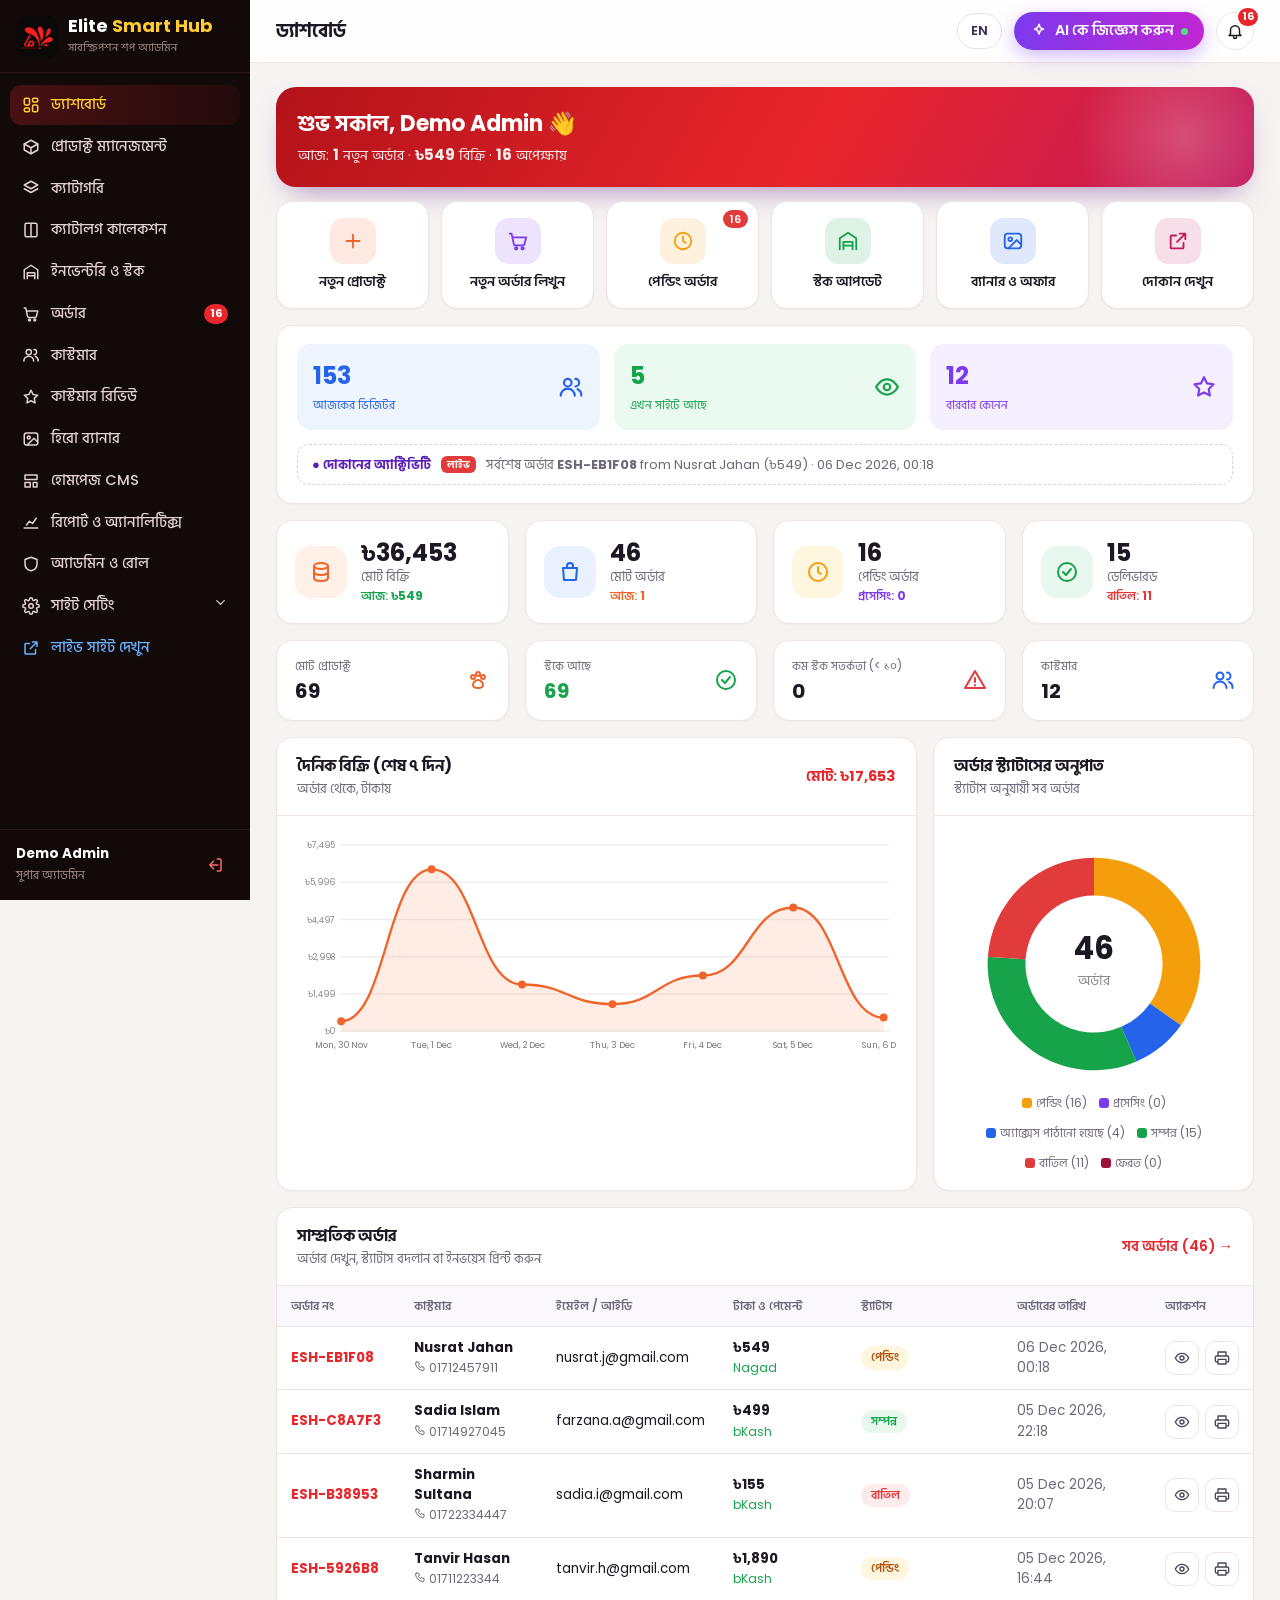
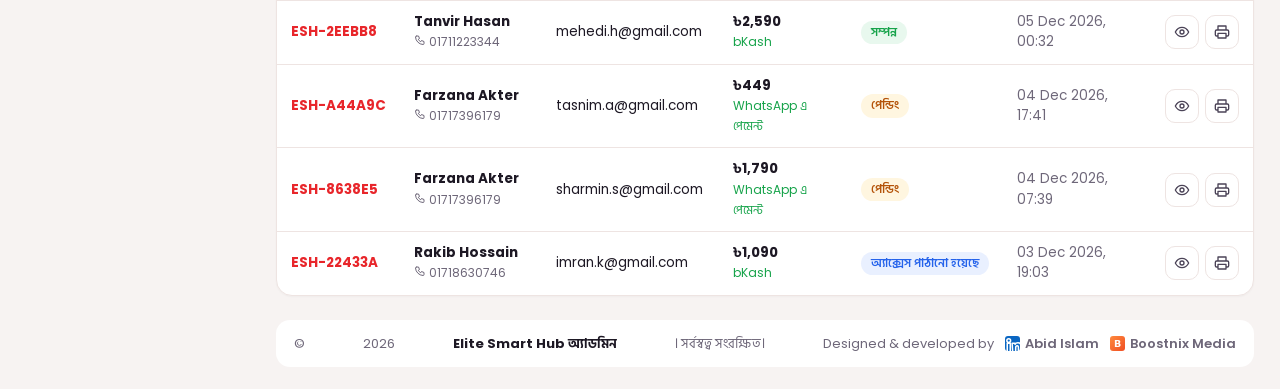
==== admin/index.html @ 2827abf6 "Elite Smart Hub v1.0: storefront, banner slider, order system, Bangla admin panel" ====
<!doctype html>
<html lang="en">
<head>
<meta charset="utf-8">
<meta name="viewport" content="width=device-width,initial-scale=1">
<meta name="robots" content="noindex,nofollow">
<title>Elite Smart Hub Admin</title>
<link rel="icon" href="../favicon.png">
<link rel="preconnect" href="https://fonts.googleapis.com"><link rel="preconnect" href="https://fonts.gstatic.com" crossorigin>
<link href="https://fonts.googleapis.com/css2?family=Poppins:wght@400;500;600;700;800&family=Hind+Siliguri:wght@400;500;600;700&display=swap" rel="stylesheet">
<link rel="stylesheet" href="admin.css?v=3.0">
</head>
<body>

<section id="login" class="login-wrap" hidden>
 <form class="login" id="loginForm">
  <img src="../img/icon-192.png" alt="Elite Smart Hub">
  <h2>Elite Smart Hub Admin</h2>
  <p id="loginHint">Enter your password to manage the shop</p>
  <div id="setupName" hidden><input name="name" placeholder="Your name"></div>
  <input name="user" id="loginUser" placeholder="Username (staff only)" autocomplete="username" hidden>
  <input name="pass" type="password" placeholder="Password" autocomplete="current-password" required minlength="6">
  <button class="btn" id="loginBtn" style="width:100%">Sign in</button>
  <div class="err" id="loginErr"></div>
  <a href="#" id="staffLink" class="sm" onclick="const u=document.getElementById('loginUser');u.hidden=!u.hidden;if(!u.hidden)u.focus();return false">Staff login (with username)</a>
 </form>
</section>

<div id="app" class="app" hidden>
 <aside class="side" id="side">
  <a class="brand" href="#dashboard"><img src="../img/icon-192.png" alt=""><span><b class="notr">Elite <em>Smart Hub</em></b><small>Subscription Shop Admin</small></span></a>
  <nav id="nav"></nav>
  <div class="me"><div><b id="meName">Admin</b><small id="meRole">Super Admin</small></div><button class="ic" title="Log out" onclick="logout()"><svg viewBox="0 0 24 24"><path d="M15 4h3a2 2 0 0 1 2 2v12a2 2 0 0 1-2 2h-3M10 17l-5-5 5-5M5 12h11"/></svg></button></div>
 </aside>
 <div class="shade" onclick="document.body.classList.remove('nav-open')"></div>
 <div class="main">
  <header class="topbar">
   <button class="ic menu" onclick="document.body.classList.toggle('nav-open')" aria-label="Menu"><svg viewBox="0 0 24 24"><path d="M4 6h16M4 12h16M4 18h16"/></svg></button>
   <h1 id="pageTitle">Dashboard</h1>
   <button class="lang-btn" id="langBtn" onclick="setLang(PV_LANG==='bn'?'en':'bn')" title="Language">EN</button>
   <button class="ai-btn" onclick="askAI()"><svg viewBox="0 0 24 24"><path d="M12 3l1.8 4.7L18 9.5l-4.2 1.8L12 16l-1.8-4.7L6 9.5l4.2-1.8z"/></svg>Ask AI<i></i></button>
   <div class="bell-wrap"><button class="ic bell" onclick="toggleBell()" aria-label="Notifications"><svg viewBox="0 0 24 24"><path d="M6 16V11a6 6 0 1 1 12 0v5l2 2H4zM10 20a2 2 0 0 0 4 0"/></svg><b id="bellN" hidden>0</b></button><div class="bell-pop" id="bellPop" hidden></div></div>
  </header>
  <main id="view" class="view"></main>
  <footer class="foot">© <span id="yr"></span> <b>Elite Smart Hub Admin</b>. All rights reserved.<span class="sig notr"><span>Designed &amp; developed by</span><a href="https://www.linkedin.com/in/abid-islam-a926ab2b5/" target="_blank" rel="noopener author"><span class="sg-i sg-li"><svg width="9" height="9" viewBox="0 0 24 24" fill="currentColor" aria-hidden="true"><path d="M4.98 3.5a2.5 2.5 0 1 1 0 5 2.5 2.5 0 0 1 0-5zM3 9.5h4V21H3zM9.5 9.5h3.8v1.6h.06c.53-1 1.83-2.06 3.77-2.06 4.03 0 4.77 2.65 4.77 6.1V21h-4v-5.1c0-1.22-.02-2.78-1.7-2.78-1.7 0-1.96 1.33-1.96 2.7V21h-4z"/></svg></span>Abid Islam</a><a href="https://boostnixmedia.com/" target="_blank" rel="noopener"><span class="sg-i sg-bx">B</span>Boostnix Media</a></span></footer>
 </div>
</div>

<nav class="tabbar" id="tabbar">
 <a href="#dashboard" data-r="dashboard"><svg viewBox="0 0 24 24"><path d="M4 11l8-7 8 7v9h-5v-6H9v6H4z"/></svg><span>Home</span></a>
 <a href="#orders" data-r="orders"><svg viewBox="0 0 24 24"><path d="M3 4h2l2.4 11.2a2 2 0 0 0 2 1.6h7.7a2 2 0 0 0 2-1.5L21 8H6"/></svg><span>Orders</span><b id="tbN" hidden></b></a>
 <a href="#product/new" class="add" data-r="product"><svg viewBox="0 0 24 24"><path d="M12 5v14M5 12h14"/></svg><span>Add</span></a>
 <a href="#products" data-r="products"><svg viewBox="0 0 24 24"><path d="M21 8l-9-5-9 5 9 5 9-5zM3 8v8l9 5 9-5V8M12 13v8"/></svg><span>Products</span></a>
 <a href="#" onclick="document.body.classList.toggle('nav-open');return false"><svg viewBox="0 0 24 24"><path d="M4 6h16M4 12h16M4 18h16"/></svg><span>More</span></a>
</nav>
<div class="modal" id="modal" hidden><div class="modal-bg" onclick="closeModal()"></div><div class="modal-box" id="modalBox"></div></div>
<div class="toast" id="toast"></div>
<script>window.PV_PREFIX = "esh"; /* demo storage name: give every shop its own (e.g. "cgd", "llx", "jbz") */</script>
<script src="bn.js?v=3.0"></script>
<script>document.getElementById("langBtn").textContent=PV_LANG==="bn"?"EN":"বাংলা"</script>
<script src="admin.js?v=3.0"></script>
<script src="admin2.js?v=3.0"></script>
<script src="pwd-eye.js?v=1"></script>
</body>
</html>
---- admin/admin.css ----
[hidden]{display:none!important}
:root{--pu:#b3121a;--pu2:#e8262b;--ac:#e8262b;--ac2:#ffcc33;--mg:#c2185b;--side:#120909;--side2:#241212;--bg:#f7f3f2;--card:#fff;--line:#eee4e2;--mu:#6e6779;--ink:#1d1824;--gr:#16a34a;--gr2:#e8f8ee;--rd:#e23b3b;--rd2:#fdecec;--yl:#f59e0b;--yl2:#fff6e0;--bl:#2563eb;--bl2:#e9f0ff;--vi:#7c3aed;--vi2:#f2ebff;--r:16px}
*{box-sizing:border-box}html,body{margin:0}body{font:14px/1.5 Poppins,system-ui,sans-serif;background:var(--bg);color:var(--ink)}
button,input,select,textarea{font:inherit;color:inherit}a{color:var(--pu)}svg{width:18px;height:18px;fill:none;stroke:currentColor;stroke-width:2;stroke-linecap:round;stroke-linejoin:round;flex:none}
.demo{background:#ffd54a;color:#3a2a00;text-align:center;padding:7px 12px;font-weight:600;font-size:12.5px;position:relative;z-index:60}
/* login */
.login-wrap{min-height:100vh;display:grid;place-items:center;background:radial-gradient(circle at 50% 0,#6e0b0e,#120909 70%);padding:20px}
.login{width:min(400px,100%);background:#fff;border-radius:24px;padding:30px;box-shadow:0 30px 70px rgba(60,20,90,.14);text-align:center;display:grid;gap:10px}
.login img{width:84px;margin:0 auto}.login h2{margin:0}.login p{margin:0 0 6px;color:var(--mu)}
input,select,textarea{width:100%;padding:10px 12px;border:1px solid var(--line);border-radius:12px;background:#fff;outline:none;transition:.15s}
input:focus,select:focus,textarea:focus{border-color:var(--ac);box-shadow:0 0 0 3px rgba(232,38,43,.12)}textarea{min-height:90px;resize:vertical}
.err{color:var(--rd);min-height:18px;font-size:13px}
/* layout */
.app{display:flex;min-height:100vh}
.side{width:250px;background:var(--side);color:#dacbc8;position:fixed;inset:0 auto 0 0;display:flex;flex-direction:column;z-index:40}
.brand{display:flex;gap:10px;align-items:center;padding:16px 16px 14px;border-bottom:1px solid #2a1616;text-decoration:none}
.brand img{width:42px;height:42px;border-radius:12px;background:#000;padding:0}.brand b{display:block;color:#fff;font-size:18px;line-height:1.1}.brand em{font-style:normal;color:var(--ac2)}.brand small{color:#a08a86;font-size:11px}
#nav{flex:1;overflow-y:auto;padding:12px 10px;scrollbar-width:thin;scrollbar-color:#3a2020 transparent}
.nv{display:flex;align-items:center;gap:11px;padding:9px 12px;border-radius:11px;color:#e2d3d0;text-decoration:none;font-weight:500;font-size:13.5px;margin-bottom:2px;cursor:pointer;border:0;background:none;width:100%;text-align:left}
.nv:hover{background:var(--side2);color:#fff}.nv.on{background:linear-gradient(90deg,rgba(232,38,43,.25),rgba(232,38,43,.08));color:var(--ac2)}
.nv .bd{margin-left:auto;background:var(--ac);color:#fff;font-size:11px;font-weight:700;border-radius:99px;min-width:20px;height:20px;display:grid;place-items:center;padding:0 6px}.nv .live{margin-left:auto;background:var(--gr);color:#fff;font-size:10px;font-weight:700;border-radius:6px;padding:1px 6px}
.nv .chev{margin-left:auto;transition:.2s}.grp.open .chev{transform:rotate(180deg)}
.sub{display:none;padding:2px 0 6px 16px;border-left:1px solid #2f1a1a;margin:0 0 4px 22px}.grp.open .sub{display:block}.sub .nv{font-size:13px;padding:7px 10px}
.nv.store{color:#6ab0ff}
.me{display:flex;align-items:center;justify-content:space-between;padding:14px 16px;border-top:1px solid #2a1616}.me b{color:#fff;display:block;font-size:13.5px}.me small{color:#a08a86;font-size:11.5px}
.ic{border:0;background:none;cursor:pointer;width:38px;height:38px;border-radius:12px;display:grid;place-items:center;color:inherit}.me .ic{color:#ff6b6b}
.main{flex:1;margin-left:250px;min-width:0;display:flex;flex-direction:column}
.topbar{position:sticky;top:0;z-index:30;background:rgba(255,255,255,.92);backdrop-filter:blur(8px);border-bottom:1px solid var(--line);display:flex;align-items:center;gap:12px;padding:12px 26px}
.topbar h1{font-size:19px;margin:0;flex:1;white-space:nowrap;overflow:hidden;text-overflow:ellipsis}.menu{display:none}
.ai-btn{display:flex;gap:7px;align-items:center;border:0;border-radius:99px;padding:8px 16px;background:linear-gradient(90deg,#7c3aed,#c026d3);color:#fff;font-weight:600;cursor:pointer;box-shadow:0 6px 18px rgba(124,58,237,.35)}.ai-btn i{width:7px;height:7px;border-radius:50%;background:#4ade80}
.bell-wrap{position:relative}.bell{background:#fff;border:1px solid var(--line);border-radius:50%}.bell b{position:absolute;top:-4px;right:-4px;background:var(--ac);color:#fff;font-size:10.5px;min-width:18px;height:18px;border-radius:99px;display:grid;place-items:center;padding:0 4px}
.bell-pop{position:absolute;right:0;top:46px;width:320px;background:#fff;border:1px solid var(--line);border-radius:16px;box-shadow:0 20px 50px rgba(0,0,0,.15);padding:8px;max-height:420px;overflow:auto}
.bell-pop a{display:flex;gap:10px;padding:10px;border-radius:10px;text-decoration:none;color:var(--ink);font-size:13px}.bell-pop a:hover{background:var(--bg)}.bell-pop small{color:var(--mu);display:block}
.view{padding:24px 26px;flex:1}
.foot{margin:0 26px 22px;background:#fff;border-radius:14px;padding:14px 18px;display:flex;justify-content:space-between;gap:10px;flex-wrap:wrap;color:var(--mu);font-size:13px}.foot b{color:var(--ink)}
/* common */
.ph{display:flex;align-items:flex-start;justify-content:space-between;gap:14px;flex-wrap:wrap;margin-bottom:18px}.ph h2{margin:0;font-size:20px}.ph p{margin:2px 0 0;color:var(--mu);font-size:13px}
.crumb{font-size:12.5px;color:var(--mu);margin-bottom:6px}.crumb b{color:var(--ac)}
.card{background:var(--card);border:1px solid var(--line);border-radius:var(--r);box-shadow:0 1px 2px rgba(20,10,30,.03)}
.card-h{display:flex;justify-content:space-between;align-items:center;gap:12px;padding:16px 20px;border-bottom:1px solid var(--line);flex-wrap:wrap}.card-h h3{margin:0;font-size:16px}.card-h p{margin:2px 0 0;color:var(--mu);font-size:12.5px}
.card-b{padding:18px 20px}
.btn{display:inline-flex;align-items:center;justify-content:center;gap:7px;border:0;border-radius:12px;padding:10px 16px;background:linear-gradient(90deg,var(--ac),var(--ac2));color:#fff;font-weight:600;cursor:pointer;text-decoration:none;white-space:nowrap;box-shadow:0 6px 16px rgba(232,38,43,.25)}
.btn.s{padding:7px 12px;font-size:13px;border-radius:10px;box-shadow:none}.btn.w{background:#fff;color:var(--ink);border:1px solid var(--line);box-shadow:none}.btn.dk{background:#1d1824;box-shadow:none}.btn.gr{background:var(--gr);box-shadow:none}.btn.rd{background:#fff;color:var(--rd);border:1px solid #f6caca;box-shadow:none}.btn.vi{background:linear-gradient(90deg,#7c3aed,#c026d3);box-shadow:none}
.btn:disabled{opacity:.6;cursor:wait}
.grid{display:grid;gap:16px}.g4{grid-template-columns:repeat(4,1fr)}.g3{grid-template-columns:repeat(3,1fr)}.g2{grid-template-columns:repeat(2,1fr)}.g21{grid-template-columns:2fr 1fr}
.stat{display:flex;gap:14px;align-items:center;padding:18px}.stat .ico{width:52px;height:52px;border-radius:16px;display:grid;place-items:center;flex:none}.stat .ico svg{width:24px;height:24px}
.stat b{font-size:24px;display:block;line-height:1.2}.stat small{color:var(--mu);font-size:12.5px;display:block}.stat em{font-style:normal;font-size:12px;font-weight:600}
.mini{padding:14px 18px;display:flex;justify-content:space-between;align-items:center}.mini small{color:var(--mu);font-size:12px}.mini b{font-size:20px;display:block}
.vis{display:grid;grid-template-columns:repeat(3,1fr);gap:14px}.vis>div{border-radius:14px;padding:14px 16px;display:flex;justify-content:space-between;align-items:center}.vis b{font-size:24px;display:block}.vis small{font-size:12px}
.feed{margin-top:14px;border:1px dashed #d8cfe6;border-radius:12px;padding:10px 14px;font-size:13px;color:var(--mu);display:flex;gap:10px;align-items:center}.feed .lv{background:var(--rd);color:#fff;font-size:10px;font-weight:700;border-radius:6px;padding:1px 6px}
.tbl{width:100%;border-collapse:collapse}.tbl th{text-align:left;font-size:12px;color:var(--mu);font-weight:600;padding:11px 14px;background:#faf8fc;border-bottom:1px solid var(--line);white-space:nowrap}
.tbl td{padding:11px 14px;border-bottom:1px solid var(--line);vertical-align:middle;font-size:13.5px}.tbl tr:last-child td{border-bottom:0}.tbl tr:hover td{background:#fdfbff}
.tw{overflow-x:auto}.tbl .th{width:52px;height:52px;border-radius:12px;object-fit:contain;background:#f6f2fa;display:block}.tbl .ph0{width:52px;height:52px;border-radius:12px;background:#f3eefa;display:grid;place-items:center;font-size:10px;color:var(--mu);text-align:center;line-height:1.1;padding:2px}
.on-no{color:var(--ac);font-weight:700}.mu{color:var(--mu)}.sm{font-size:12px}.b{font-weight:600}
.pill{display:inline-block;font-size:11.5px;font-weight:600;border-radius:99px;padding:3px 10px;white-space:nowrap}
.st-pending{background:var(--yl2);color:#b45309}.st-processing{background:var(--vi2);color:var(--vi)}.st-shipped{background:var(--bl2);color:var(--bl)}.st-delivered{background:var(--gr2);color:var(--gr)}.st-cancelled,.st-returned{background:var(--rd2);color:var(--rd)}
.tag{display:inline-block;font-size:11px;font-weight:600;border-radius:7px;padding:2px 8px;background:#f2eef7;color:#4b4357;margin:1px}.tag.o{background:#fff0e8;color:var(--ac)}.tag.r{background:var(--rd2);color:var(--rd)}.tag.g{background:var(--gr2);color:var(--gr)}.tag.v{background:var(--vi2);color:var(--vi)}
.disc{background:var(--ac);color:#fff;font-size:10.5px;font-weight:700;border-radius:5px;padding:1px 5px;margin-left:4px}
.acts{display:flex;gap:6px}.acts button,.acts a{width:34px;height:34px;border-radius:10px;border:1px solid var(--line);background:#fff;display:grid;place-items:center;cursor:pointer;color:#4b4357}.acts .dl{color:var(--rd);background:#fff6f6;border-color:#fbe1e1}.acts svg{width:16px;height:16px}
.filters{display:flex;gap:8px;flex-wrap:wrap;align-items:center}.filters input,.filters select{width:auto;min-width:140px;padding:8px 11px;font-size:13px}
.tabs{display:flex;gap:6px;flex-wrap:wrap}.tabs button{border:1px solid var(--line);background:#fff;border-radius:99px;padding:7px 14px;cursor:pointer;font-size:13px;font-weight:500}.tabs button.on{background:var(--ink);color:#fff;border-color:var(--ink)}.tabs small{opacity:.6;margin-left:4px}
.empty{padding:40px;text-align:center;color:var(--mu)}
.fld{display:grid;gap:6px}.fld label,.lbl{font-size:12.5px;font-weight:600;color:#3d3547}.fld .hint,.hint{font-size:12px;color:var(--mu)}.fld label i{font-style:normal;color:var(--mu);font-weight:400}
.form{display:grid;gap:16px}.row{display:grid;gap:14px}.r2{grid-template-columns:1fr 1fr}.r3{grid-template-columns:repeat(3,1fr)}.r4{grid-template-columns:repeat(4,1fr)}.r31{grid-template-columns:3fr 1fr}
.box{border:1px solid var(--line);border-radius:14px;padding:16px;background:#fcfbfe}
.chk{display:flex;gap:18px;flex-wrap:wrap;background:#faf7f2;border-radius:12px;padding:12px 14px}.chk label{display:flex;gap:8px;align-items:center;font-weight:500;cursor:pointer}.chk input{width:18px;height:18px;accent-color:var(--ac)}
.sw{position:relative;display:inline-block;width:44px;height:24px;flex:none;vertical-align:middle}.sw input{opacity:0;width:0;height:0}.sw span{position:absolute;inset:0;background:#d8d2e0;border-radius:99px;transition:.2s;cursor:pointer}.sw span:before{content:"";position:absolute;width:18px;height:18px;left:3px;top:3px;background:#fff;border-radius:50%;transition:.2s}.sw input:checked+span{background:var(--gr)}.sw input:checked+span:before{transform:translateX(20px)}
.swrow{display:flex;justify-content:space-between;align-items:center;gap:14px;padding:12px 0;border-bottom:1px solid var(--line)}.swrow:last-child{border-bottom:0}.swrow small{display:block;color:var(--mu);font-size:12px}
.chips{display:flex;gap:6px;flex-wrap:wrap;align-items:center}.chip{display:inline-flex;align-items:center;gap:6px;border:1px solid var(--line);background:#fff;border-radius:9px;padding:4px 9px;font-size:12.5px;cursor:pointer}.chip i{width:10px;height:10px;border-radius:50%;border:1px solid #0002}.chip.on{border-color:var(--ac);background:#fff3ec}.chip .x{color:var(--rd);font-weight:700}
.gal{border:1px solid var(--line);border-radius:14px;padding:14px;background:#fff;display:grid;grid-template-columns:96px 1fr;gap:14px;align-items:start}.gal .pv{width:96px;height:96px;border-radius:12px;background:#f3eefa;overflow:hidden;display:grid;place-items:center;color:var(--mu);font-size:11px}.gal .pv img{width:100%;height:100%;object-fit:contain;background:#fff}
.add-more{border:2px dashed var(--ac);color:var(--ac);background:#fff8f4;border-radius:12px;padding:10px 16px;font-weight:700;cursor:pointer}
.aibox{display:flex;justify-content:space-between;align-items:center;gap:12px;background:linear-gradient(90deg,#f6efff,#fdf0ff);border:1px solid #e6d5fb;border-radius:14px;padding:14px 16px}.aibox b{color:#5b21b6}.aibox small{display:block;color:#7c3aed}
.note{background:var(--bl2);color:#1e3a8a;border-radius:12px;padding:12px 14px;font-size:13px}.note.g{background:var(--gr2);color:#14532d}.note.y{background:var(--yl2);color:#7c4a03}
.qn{display:flex;gap:6px;align-items:center}.qn button{width:30px;height:30px;border-radius:9px;border:1px solid var(--line);background:#fff;cursor:pointer}.qn input{width:70px;text-align:center;padding:6px}
.ban{display:grid;grid-template-columns:repeat(auto-fill,minmax(280px,1fr));gap:16px}.ban .card img{width:100%;aspect-ratio:16/7;object-fit:cover;border-radius:14px 14px 0 0;display:block;background:#f3eefa}
.bars{display:flex;align-items:flex-end;gap:6px;height:200px;padding-top:10px}.bars div{flex:1;background:linear-gradient(var(--ac2),var(--ac));border-radius:6px 6px 0 0;min-height:2px;position:relative}.bars div:hover:after{content:attr(data-t);position:absolute;bottom:100%;left:50%;transform:translateX(-50%);background:#1d1824;color:#fff;font-size:11px;padding:3px 7px;border-radius:6px;white-space:nowrap}
.hbar{display:grid;grid-template-columns:150px 1fr 90px;gap:10px;align-items:center;font-size:13px;margin:8px 0}.hbar i{display:block;height:10px;border-radius:99px;background:linear-gradient(90deg,var(--pu2),var(--ac))}
.legend{display:flex;gap:12px;flex-wrap:wrap;justify-content:center;font-size:12px;color:var(--mu)}.legend i{display:inline-block;width:10px;height:10px;border-radius:3px;margin-right:4px;vertical-align:-1px}
/* modal + toast */
.modal{position:fixed;inset:0;z-index:80;display:grid;place-items:center;padding:16px}.modal-bg{position:absolute;inset:0;background:rgba(22,12,32,.5)}
.modal-box{position:relative;background:#fff;border-radius:20px;width:min(720px,100%);max-height:92vh;overflow:auto;box-shadow:0 30px 80px rgba(0,0,0,.3)}
.modal-box.wide{width:min(980px,100%)}.mh{display:flex;justify-content:space-between;align-items:center;padding:16px 20px;border-bottom:1px solid var(--line);position:sticky;top:0;background:#fff;z-index:2}.mh h3{margin:0;font-size:17px}.mb{padding:18px 20px}.mf{display:flex;gap:8px;justify-content:flex-end;padding:14px 20px;border-top:1px solid var(--line);position:sticky;bottom:0;background:#fff}
.toast{position:fixed;left:50%;bottom:26px;transform:translate(-50%,20px);background:#1d1824;color:#fff;padding:11px 18px;border-radius:12px;opacity:0;transition:.3s;pointer-events:none;z-index:99;font-size:13.5px}.toast.on{opacity:1;transform:translate(-50%,0)}
.pick{max-height:320px;overflow:auto;border:1px solid var(--line);border-radius:12px}.pick label{display:flex;gap:10px;align-items:center;padding:8px 12px;border-bottom:1px solid var(--line);cursor:pointer;font-size:13px}.pick input{width:16px;height:16px}
.kv{display:grid;grid-template-columns:140px 1fr;gap:6px 12px;font-size:13.5px}.kv span{color:var(--mu)}
@media(max-width:1200px){.g4{grid-template-columns:repeat(2,1fr)}.r4{grid-template-columns:1fr 1fr}}
@media(max-width:960px){.side{transform:translateX(-100%);transition:.25s}.nav-open .side{transform:none}.nav-open .shade{position:fixed;inset:0;background:rgba(0,0,0,.4);z-index:35}.main{margin-left:0}.menu{display:grid}.g21,.g3,.g2{grid-template-columns:1fr}.vis{grid-template-columns:1fr}.topbar{padding:10px 14px}.view{padding:16px 14px}.foot{margin:0 14px 16px}}
@media(max-width:640px){.g4{grid-template-columns:1fr 1fr}.r2,.r3,.r4,.r31{grid-template-columns:1fr}.ai-btn{padding:8px 11px;font-size:0;gap:0}.ai-btn svg{width:18px;height:18px}.ai-btn i{display:none}.stat{padding:14px;gap:10px}.stat .ico{width:42px;height:42px}.stat b{font-size:19px}.gal{grid-template-columns:72px 1fr}.gal .pv{width:72px;height:72px}.hbar{grid-template-columns:100px 1fr 70px}.kv{grid-template-columns:110px 1fr}}
@media print{.side,.topbar,.foot,.demo{display:none}.main{margin:0}}
.is-demo .side{top:0}.is-demo .topbar{top:0}
.stat em b{display:inline;font-size:inherit;line-height:inherit}.stat em{display:block}.row{align-items:start}
.tbl td:first-child a,.tbl td:first-child b{white-space:nowrap}

.lang-btn{border:1.5px solid #e6dff0;background:#fff;border-radius:999px;padding:7px 13px;font:600 13px "Hind Siliguri",Poppins,sans-serif;cursor:pointer;color:#3a2a55;margin-left:auto}
.lang-btn+.ai-btn{margin-left:0}
html[lang=bn] body{font-family:Poppins,"Hind Siliguri",sans-serif}
html[lang=bn] button,html[lang=bn] input,html[lang=bn] select,html[lang=bn] textarea{font-family:inherit}

/* ---- easy dashboard + phone tab bar ---- */
.hello{display:flex;align-items:center;justify-content:space-between;gap:12px;margin-bottom:14px;padding:20px 22px;border-radius:20px;color:#fff;background:linear-gradient(120deg,var(--pu),var(--pu2) 55%,var(--mg));box-shadow:0 14px 30px -14px rgba(91,42,134,.6);position:relative;overflow:hidden}
.hello:after{content:"";position:absolute;right:-40px;top:-60px;width:220px;height:220px;border-radius:50%;background:radial-gradient(circle,rgba(255,255,255,.22),transparent 70%)}
.hello h2{margin:0;font-size:22px}.hello p{margin:4px 0 0;opacity:.92;font-size:14px}.hello b{font-size:15px}
.qa{display:grid;grid-template-columns:repeat(6,1fr);gap:12px;margin-bottom:16px}
.qa-b{position:relative;display:flex;flex-direction:column;align-items:center;gap:8px;padding:16px 8px;border-radius:16px;border:1px solid var(--line);background:#fff;cursor:pointer;font-weight:600;font-size:13.5px;color:var(--ink);transition:.15s;box-shadow:0 1px 2px rgba(20,10,30,.04)}
.qa-b:hover{transform:translateY(-2px);box-shadow:0 10px 22px -12px var(--c);border-color:var(--c)}
.qa-b i{width:46px;height:46px;border-radius:14px;display:grid;place-items:center;background:color-mix(in srgb,var(--c) 14%,#fff);color:var(--c)}
.qa-b i svg{width:22px;height:22px}
.qa-b em{position:absolute;top:8px;right:10px;font-style:normal;background:var(--rd);color:#fff;border-radius:99px;font-size:11px;padding:1px 7px}
.tabbar{display:none}
@media(max-width:1200px){.qa{grid-template-columns:repeat(3,1fr)}}
@media(max-width:960px){
 .tabbar{display:flex;position:fixed;left:0;right:0;bottom:0;z-index:34;background:#fff;border-top:1px solid var(--line);box-shadow:0 -8px 24px -12px rgba(30,10,60,.2);padding:6px 4px calc(6px + env(safe-area-inset-bottom))}
 .tabbar a{flex:1;display:flex;flex-direction:column;align-items:center;gap:2px;color:var(--mu);text-decoration:none;font-size:11.5px;font-weight:600;position:relative;padding:4px 0}
 .tabbar a svg{width:22px;height:22px}.tabbar a.on{color:var(--ac)}
 .tabbar a.add svg{width:26px;height:26px;color:#fff;background:linear-gradient(135deg,var(--ac),var(--ac2));border-radius:50%;padding:9px;box-sizing:content-box;margin-top:-22px;box-shadow:0 8px 18px -6px rgba(232,38,43,.7)}
 .tabbar b{position:absolute;top:0;left:55%;background:var(--rd);color:#fff;border-radius:99px;font-size:10px;padding:0 6px;line-height:16px}
 .main{padding-bottom:76px}.toast{bottom:88px!important}
}
@media(max-width:640px){.qa{grid-template-columns:repeat(3,1fr);gap:8px}.qa-b{padding:12px 4px;font-size:12px}.qa-b i{width:40px;height:40px}.hello{padding:16px}.hello h2{font-size:18px}}
html[lang=bn] body{font-size:14.5px}html[lang=bn] .nv{font-size:14.5px}
@media(max-width:640px){.vis{grid-template-columns:repeat(3,1fr)!important;gap:8px}.vis>div{flex-direction:column;align-items:flex-start;gap:4px;padding:10px}.vis>div svg{display:none}.vis b{font-size:20px}.vis small{font-size:11px;line-height:1.3}}

.sig{display:inline-flex;flex-wrap:wrap;align-items:center;gap:.3rem .7rem}
.sig a{display:inline-flex;align-items:center;gap:.3rem;font-weight:600;color:inherit;text-decoration:none}.sig a:hover{text-decoration:underline}
.sig .sg-i{width:15px;height:15px;border-radius:3px;display:grid;place-items:center;flex-shrink:0;color:#fff;font:700 9.5px/1 system-ui,sans-serif}
.sig .sg-li{background:#0a66c2}.sig .sg-bx{background:linear-gradient(135deg,#ff8a3d,#f04e23)}

.login img{border-radius:22px}.login a{color:var(--mu);text-decoration:none}.login a:hover{color:var(--ac)}
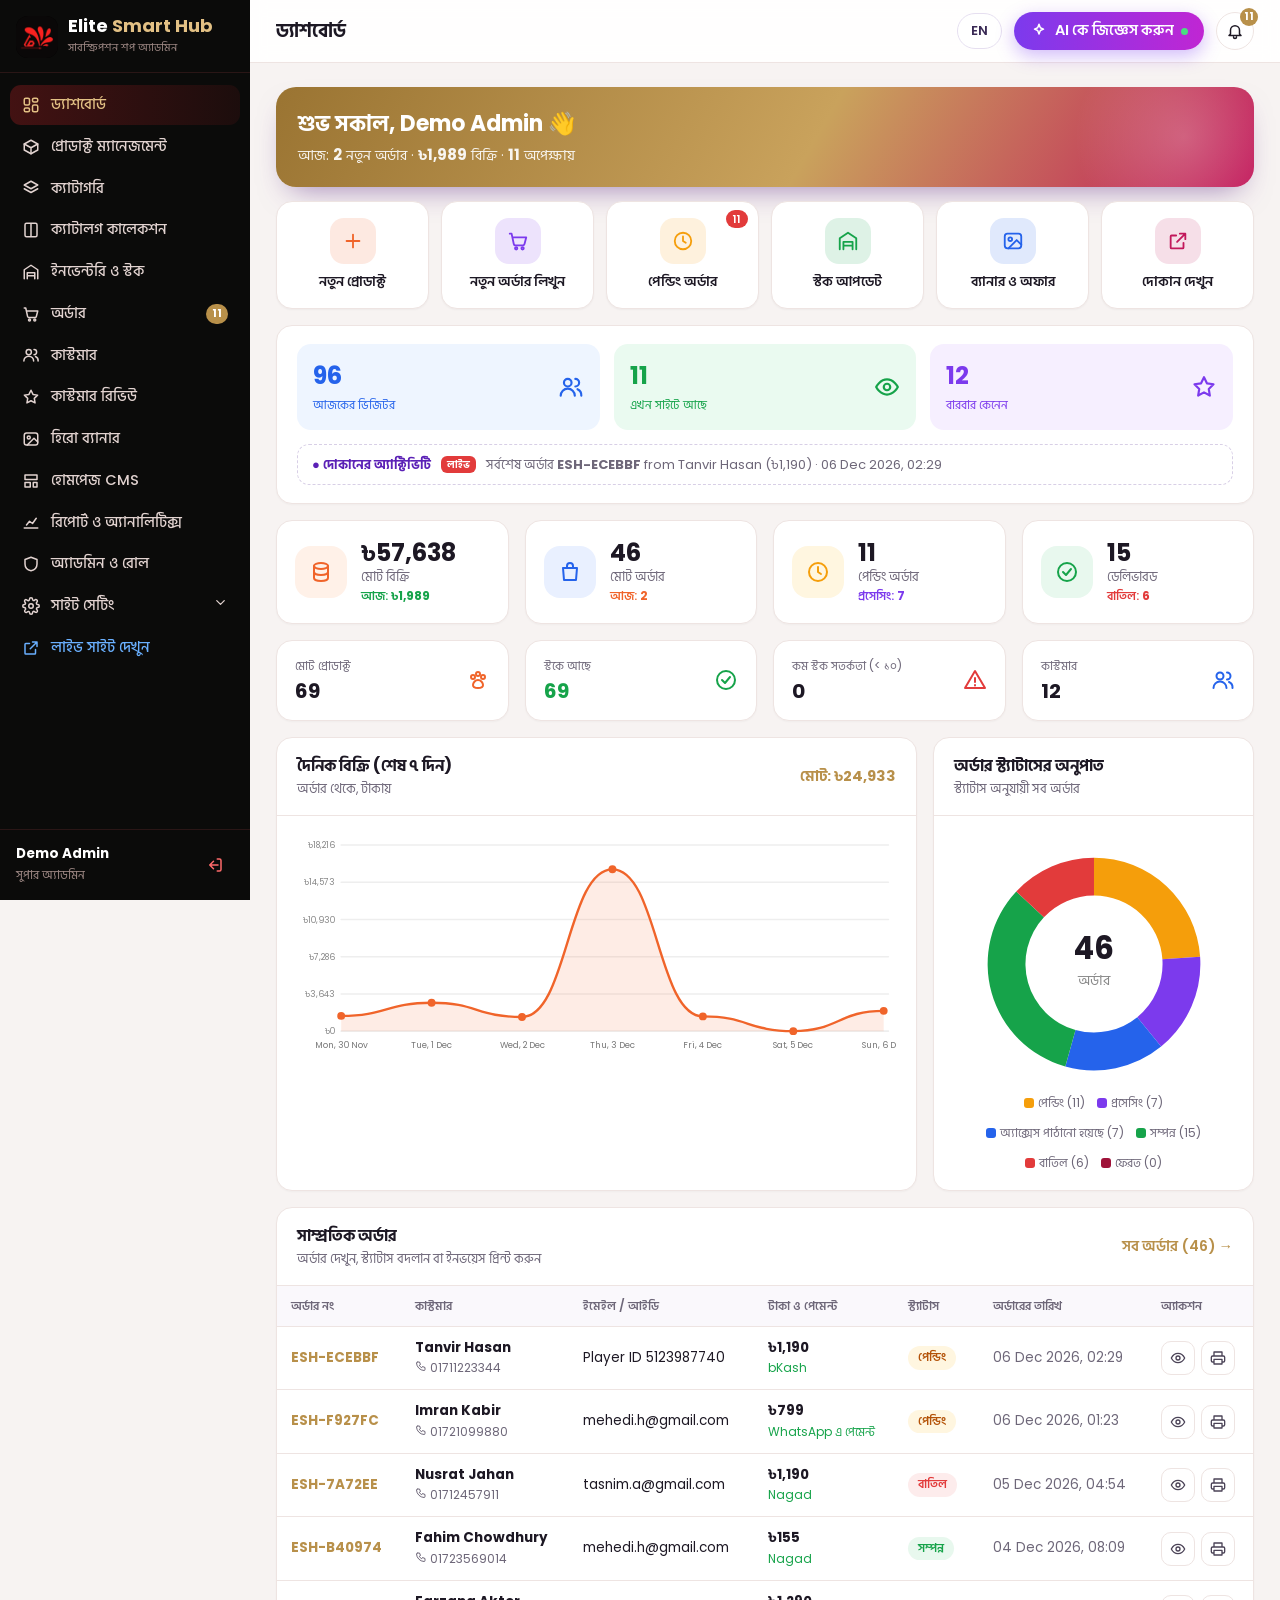
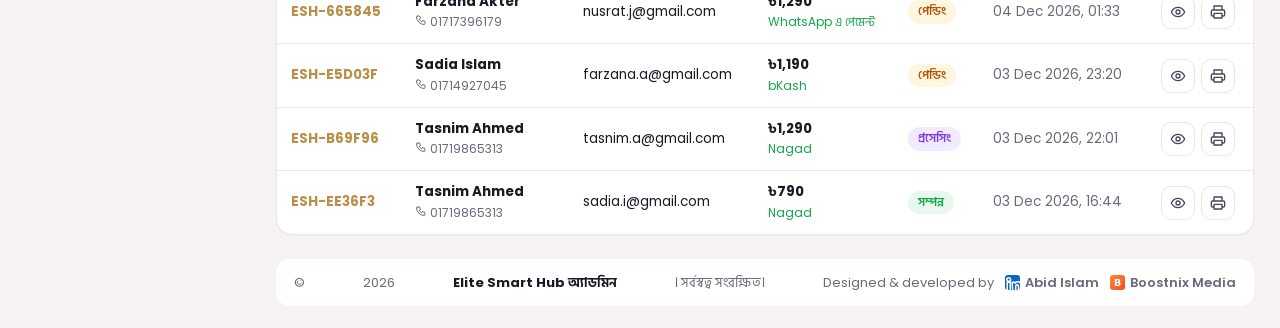
==== commit d13d28e9: "v2.0: full English site, new black + champagne gold design, gold banners, Home button fix" ====
--- a/admin/index.html
+++ b/admin/index.html
@@ -8,7 +8,7 @@
 <link rel="icon" href="../favicon.png">
 <link rel="preconnect" href="https://fonts.googleapis.com"><link rel="preconnect" href="https://fonts.gstatic.com" crossorigin>
 <link href="https://fonts.googleapis.com/css2?family=Poppins:wght@400;500;600;700;800&family=Hind+Siliguri:wght@400;500;600;700&display=swap" rel="stylesheet">
-<link rel="stylesheet" href="admin.css?v=3.0">
+<link rel="stylesheet" href="admin.css?v=3.1">
 </head>
 <body>
 
--- a/admin/admin.css
+++ b/admin/admin.css
@@ -1,10 +1,10 @@
 [hidden]{display:none!important}
-:root{--pu:#b3121a;--pu2:#e8262b;--ac:#e8262b;--ac2:#ffcc33;--mg:#c2185b;--side:#120909;--side2:#241212;--bg:#f7f3f2;--card:#fff;--line:#eee4e2;--mu:#6e6779;--ink:#1d1824;--gr:#16a34a;--gr2:#e8f8ee;--rd:#e23b3b;--rd2:#fdecec;--yl:#f59e0b;--yl2:#fff6e0;--bl:#2563eb;--bl2:#e9f0ff;--vi:#7c3aed;--vi2:#f2ebff;--r:16px}
+:root{--pu:#9a7432;--pu2:#c9a25c;--ac:#b8904a;--ac2:#e2c084;--mg:#c2185b;--side:#0b0b0a;--side2:#1c1913;--bg:#f7f3f2;--card:#fff;--line:#eee4e2;--mu:#6e6779;--ink:#1d1824;--gr:#16a34a;--gr2:#e8f8ee;--rd:#e23b3b;--rd2:#fdecec;--yl:#f59e0b;--yl2:#fff6e0;--bl:#2563eb;--bl2:#e9f0ff;--vi:#7c3aed;--vi2:#f2ebff;--r:16px}
 *{box-sizing:border-box}html,body{margin:0}body{font:14px/1.5 Poppins,system-ui,sans-serif;background:var(--bg);color:var(--ink)}
 button,input,select,textarea{font:inherit;color:inherit}a{color:var(--pu)}svg{width:18px;height:18px;fill:none;stroke:currentColor;stroke-width:2;stroke-linecap:round;stroke-linejoin:round;flex:none}
 .demo{background:#ffd54a;color:#3a2a00;text-align:center;padding:7px 12px;font-weight:600;font-size:12.5px;position:relative;z-index:60}
 /* login */
-.login-wrap{min-height:100vh;display:grid;place-items:center;background:radial-gradient(circle at 50% 0,#6e0b0e,#120909 70%);padding:20px}
+.login-wrap{min-height:100vh;display:grid;place-items:center;background:radial-gradient(circle at 50% 0,#3a2e18,#070707 70%);padding:20px}
 .login{width:min(400px,100%);background:#fff;border-radius:24px;padding:30px;box-shadow:0 30px 70px rgba(60,20,90,.14);text-align:center;display:grid;gap:10px}
 .login img{width:84px;margin:0 auto}.login h2{margin:0}.login p{margin:0 0 6px;color:var(--mu)}
 input,select,textarea{width:100%;padding:10px 12px;border:1px solid var(--line);border-radius:12px;background:#fff;outline:none;transition:.15s}
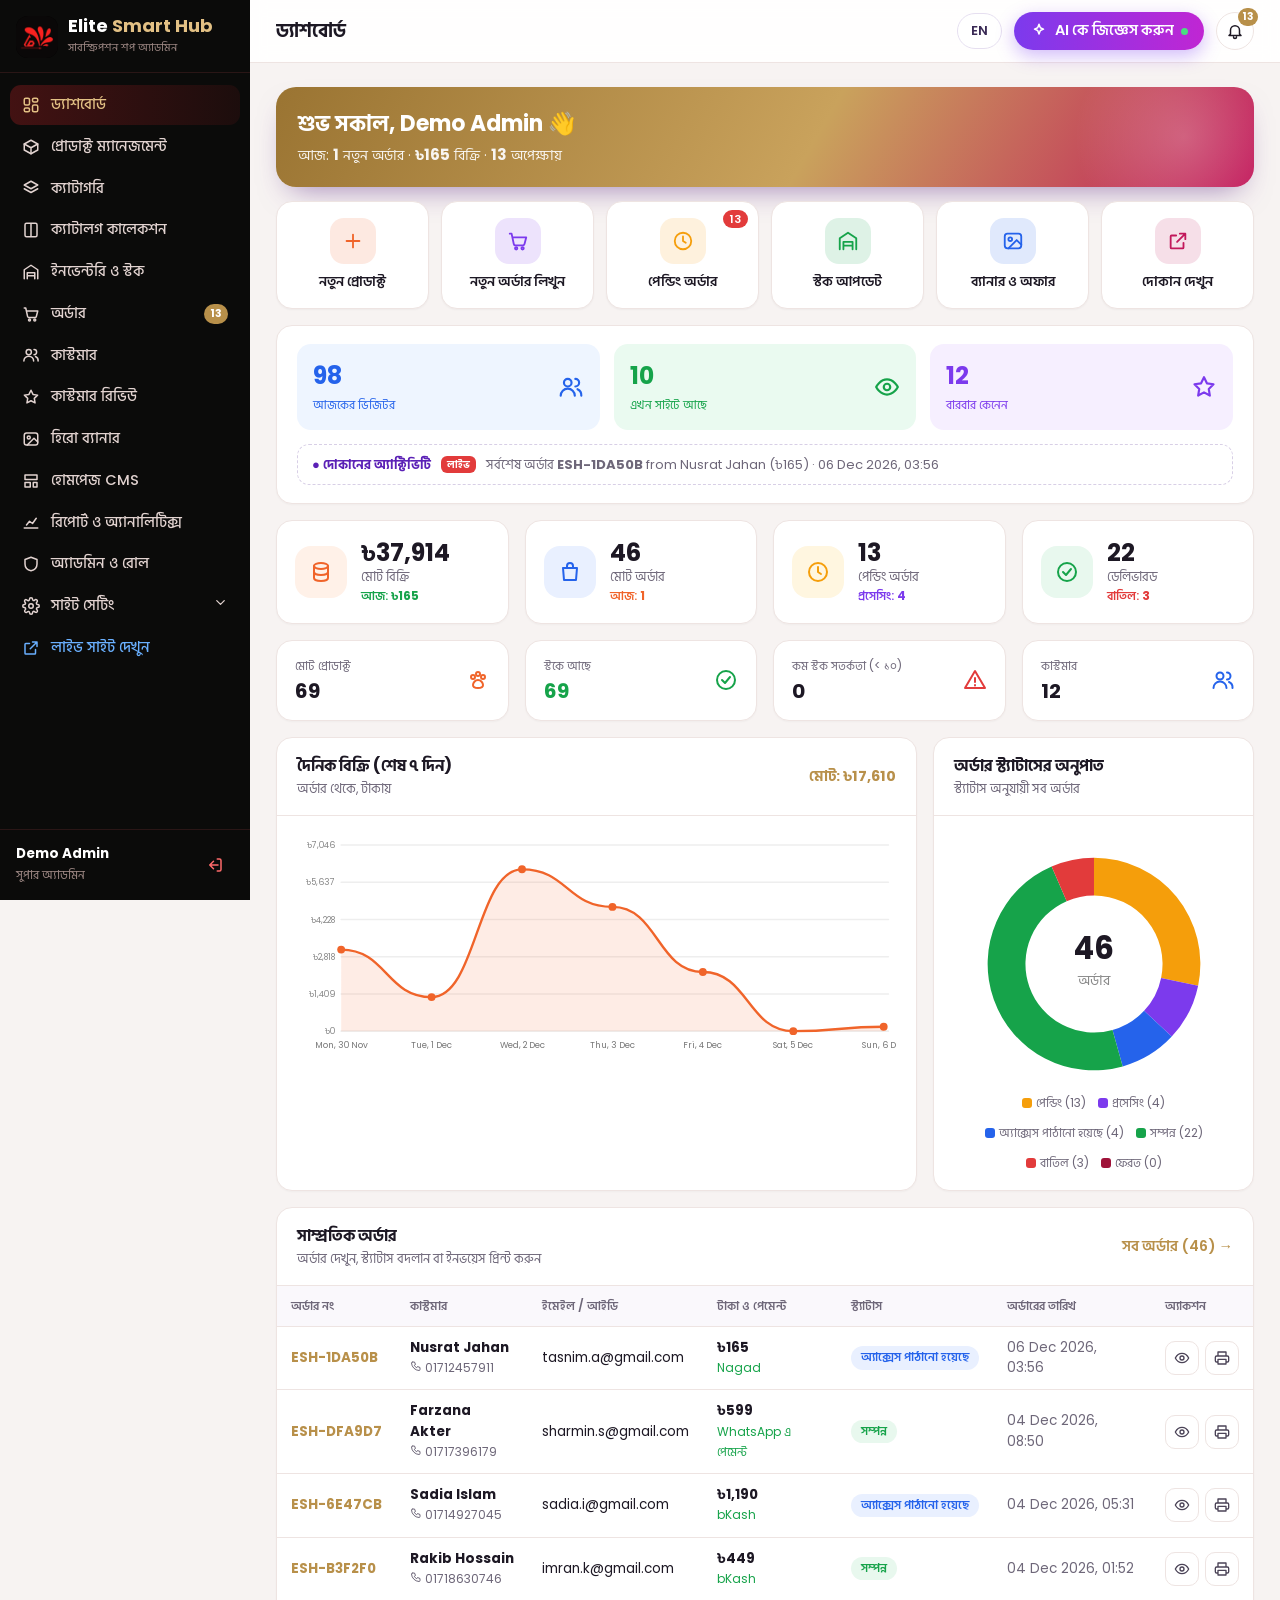
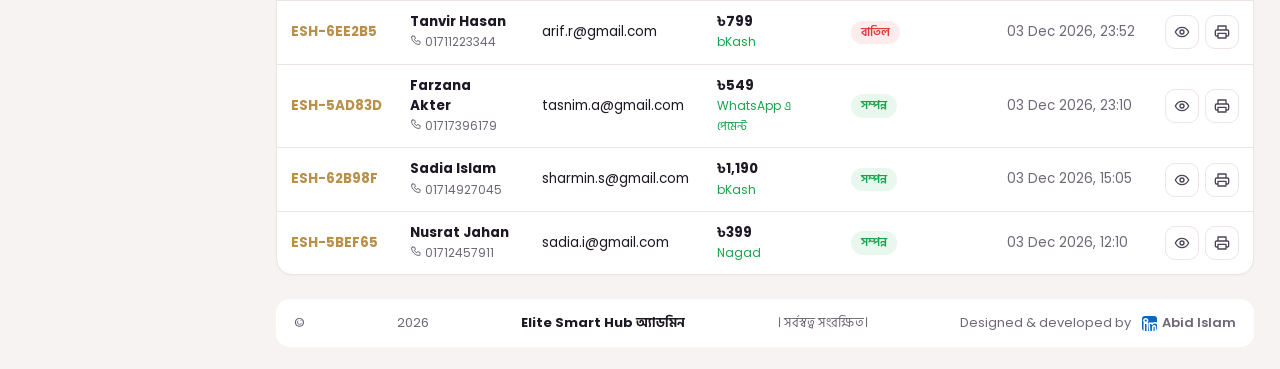
==== commit 7e28d55a: "Credit: Abid Islam only" ====
--- a/admin/index.html
+++ b/admin/index.html
@@ -42,7 +42,7 @@
    <div class="bell-wrap"><button class="ic bell" onclick="toggleBell()" aria-label="Notifications"><svg viewBox="0 0 24 24"><path d="M6 16V11a6 6 0 1 1 12 0v5l2 2H4zM10 20a2 2 0 0 0 4 0"/></svg><b id="bellN" hidden>0</b></button><div class="bell-pop" id="bellPop" hidden></div></div>
   </header>
   <main id="view" class="view"></main>
-  <footer class="foot">© <span id="yr"></span> <b>Elite Smart Hub Admin</b>. All rights reserved.<span class="sig notr"><span>Designed &amp; developed by</span><a href="https://www.linkedin.com/in/abid-islam-a926ab2b5/" target="_blank" rel="noopener author"><span class="sg-i sg-li"><svg width="9" height="9" viewBox="0 0 24 24" fill="currentColor" aria-hidden="true"><path d="M4.98 3.5a2.5 2.5 0 1 1 0 5 2.5 2.5 0 0 1 0-5zM3 9.5h4V21H3zM9.5 9.5h3.8v1.6h.06c.53-1 1.83-2.06 3.77-2.06 4.03 0 4.77 2.65 4.77 6.1V21h-4v-5.1c0-1.22-.02-2.78-1.7-2.78-1.7 0-1.96 1.33-1.96 2.7V21h-4z"/></svg></span>Abid Islam</a><a href="https://boostnixmedia.com/" target="_blank" rel="noopener"><span class="sg-i sg-bx">B</span>Boostnix Media</a></span></footer>
+  <footer class="foot">© <span id="yr"></span> <b>Elite Smart Hub Admin</b>. All rights reserved.<span class="sig notr"><span>Designed &amp; developed by</span><a href="https://www.linkedin.com/in/abid-islam-a926ab2b5/" target="_blank" rel="noopener author"><span class="sg-i sg-li"><svg width="9" height="9" viewBox="0 0 24 24" fill="currentColor" aria-hidden="true"><path d="M4.98 3.5a2.5 2.5 0 1 1 0 5 2.5 2.5 0 0 1 0-5zM3 9.5h4V21H3zM9.5 9.5h3.8v1.6h.06c.53-1 1.83-2.06 3.77-2.06 4.03 0 4.77 2.65 4.77 6.1V21h-4v-5.1c0-1.22-.02-2.78-1.7-2.78-1.7 0-1.96 1.33-1.96 2.7V21h-4z"/></svg></span>Abid Islam</a></span></footer>
  </div>
 </div>
 
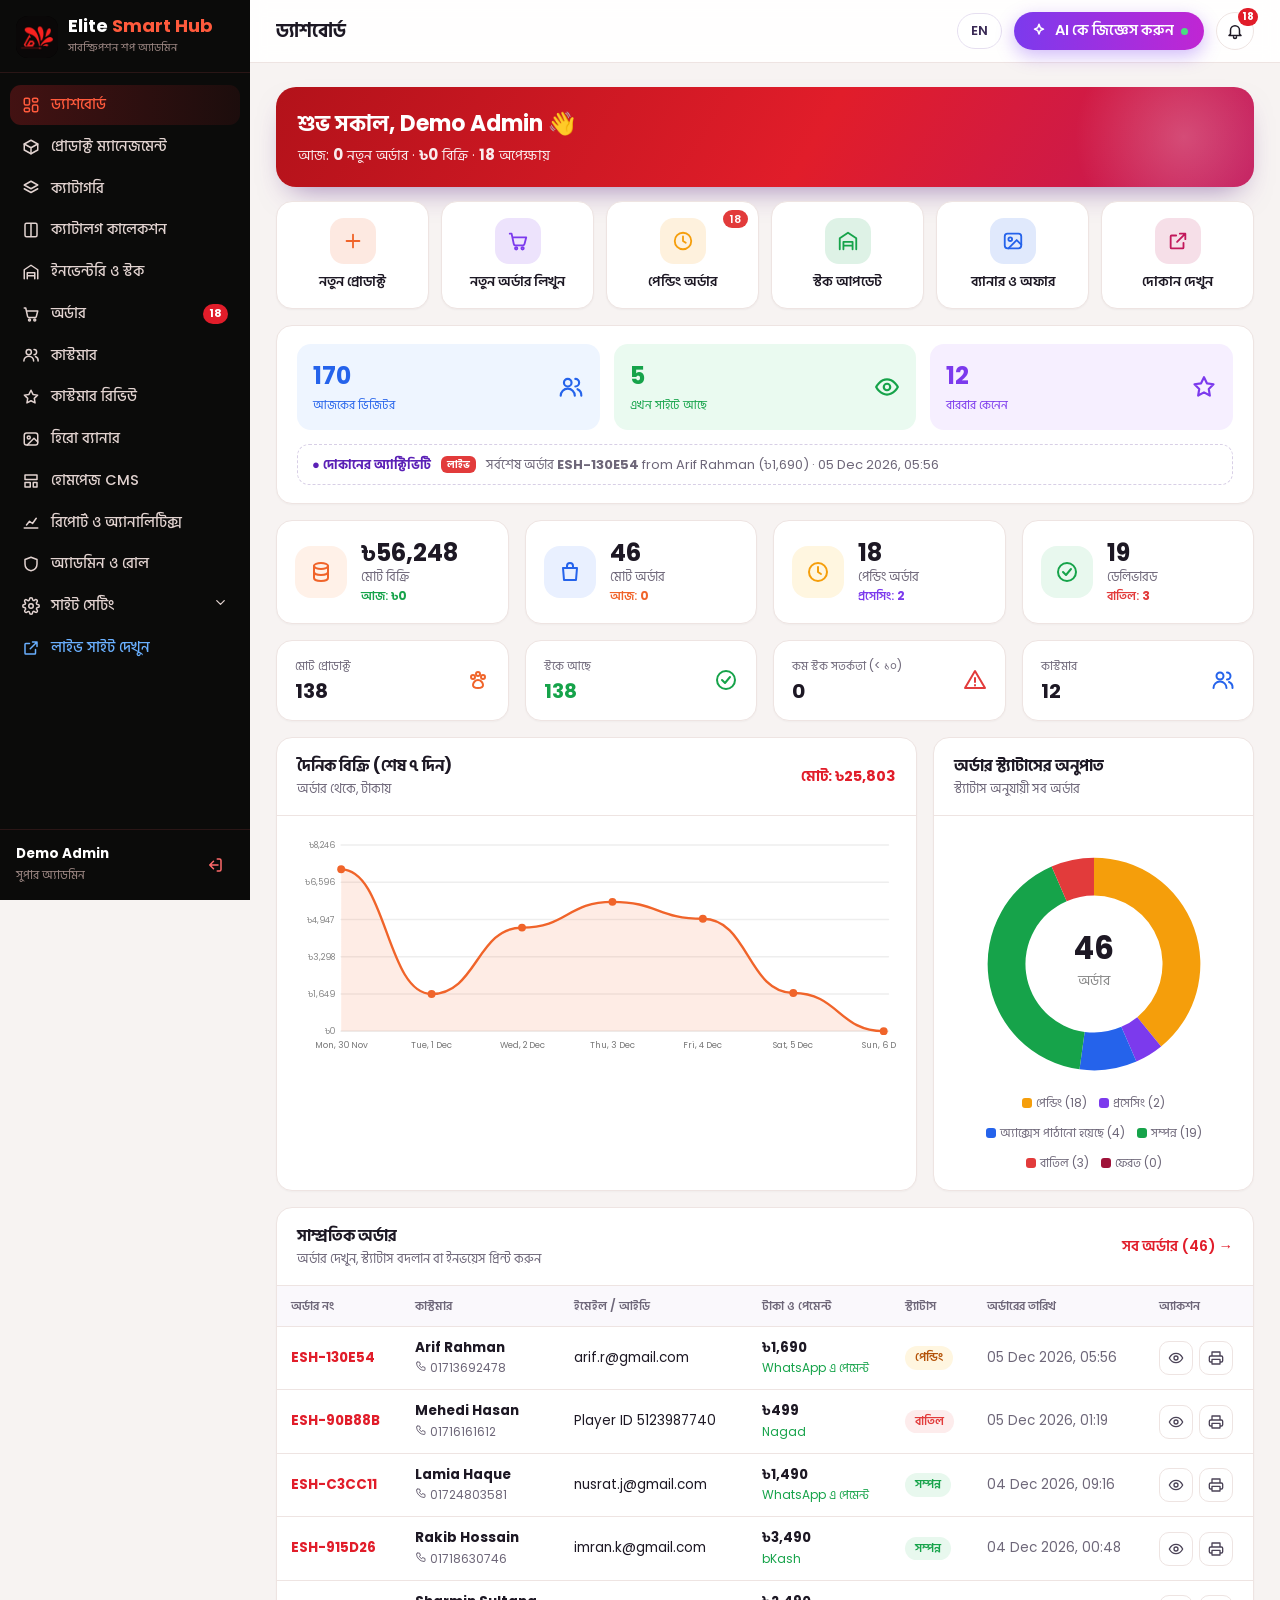
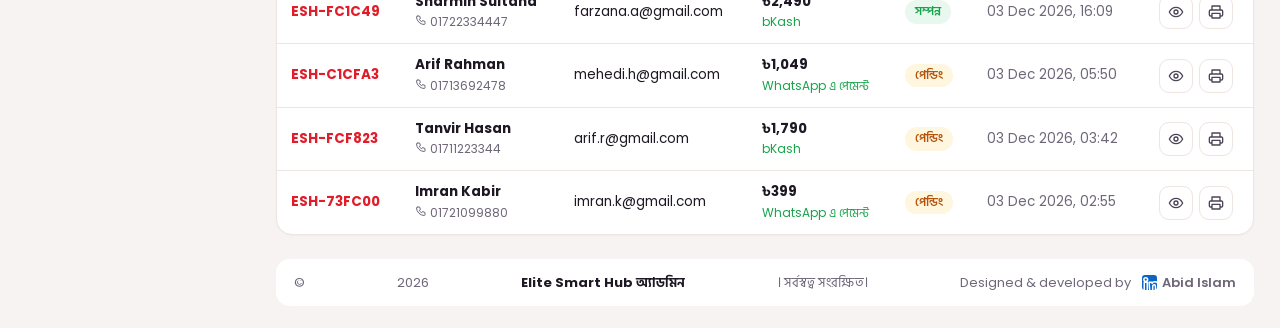
==== commit 13de3110: "v3.0: light design matched to logo, real service logos, 100 services in 10 categories, new banners" ====
--- a/admin/index.html
+++ b/admin/index.html
@@ -8,7 +8,7 @@
 <link rel="icon" href="../favicon.png">
 <link rel="preconnect" href="https://fonts.googleapis.com"><link rel="preconnect" href="https://fonts.gstatic.com" crossorigin>
 <link href="https://fonts.googleapis.com/css2?family=Poppins:wght@400;500;600;700;800&family=Hind+Siliguri:wght@400;500;600;700&display=swap" rel="stylesheet">
-<link rel="stylesheet" href="admin.css?v=3.1">
+<link rel="stylesheet" href="admin.css?v=3.2">
 </head>
 <body>
 
--- a/admin/admin.css
+++ b/admin/admin.css
@@ -1,10 +1,10 @@
 [hidden]{display:none!important}
-:root{--pu:#9a7432;--pu2:#c9a25c;--ac:#b8904a;--ac2:#e2c084;--mg:#c2185b;--side:#0b0b0a;--side2:#1c1913;--bg:#f7f3f2;--card:#fff;--line:#eee4e2;--mu:#6e6779;--ink:#1d1824;--gr:#16a34a;--gr2:#e8f8ee;--rd:#e23b3b;--rd2:#fdecec;--yl:#f59e0b;--yl2:#fff6e0;--bl:#2563eb;--bl2:#e9f0ff;--vi:#7c3aed;--vi2:#f2ebff;--r:16px}
+:root{--pu:#b3121a;--pu2:#e11d2a;--ac:#e11d2a;--ac2:#ff5a3c;--mg:#c2185b;--side:#0b0b0a;--side2:#1c1913;--bg:#f7f3f2;--card:#fff;--line:#eee4e2;--mu:#6e6779;--ink:#1d1824;--gr:#16a34a;--gr2:#e8f8ee;--rd:#e23b3b;--rd2:#fdecec;--yl:#f59e0b;--yl2:#fff6e0;--bl:#2563eb;--bl2:#e9f0ff;--vi:#7c3aed;--vi2:#f2ebff;--r:16px}
 *{box-sizing:border-box}html,body{margin:0}body{font:14px/1.5 Poppins,system-ui,sans-serif;background:var(--bg);color:var(--ink)}
 button,input,select,textarea{font:inherit;color:inherit}a{color:var(--pu)}svg{width:18px;height:18px;fill:none;stroke:currentColor;stroke-width:2;stroke-linecap:round;stroke-linejoin:round;flex:none}
 .demo{background:#ffd54a;color:#3a2a00;text-align:center;padding:7px 12px;font-weight:600;font-size:12.5px;position:relative;z-index:60}
 /* login */
-.login-wrap{min-height:100vh;display:grid;place-items:center;background:radial-gradient(circle at 50% 0,#3a2e18,#070707 70%);padding:20px}
+.login-wrap{min-height:100vh;display:grid;place-items:center;background:radial-gradient(circle at 50% 0,#4a0a0d,#0b0b0d 70%);padding:20px}
 .login{width:min(400px,100%);background:#fff;border-radius:24px;padding:30px;box-shadow:0 30px 70px rgba(60,20,90,.14);text-align:center;display:grid;gap:10px}
 .login img{width:84px;margin:0 auto}.login h2{margin:0}.login p{margin:0 0 6px;color:var(--mu)}
 input,select,textarea{width:100%;padding:10px 12px;border:1px solid var(--line);border-radius:12px;background:#fff;outline:none;transition:.15s}
